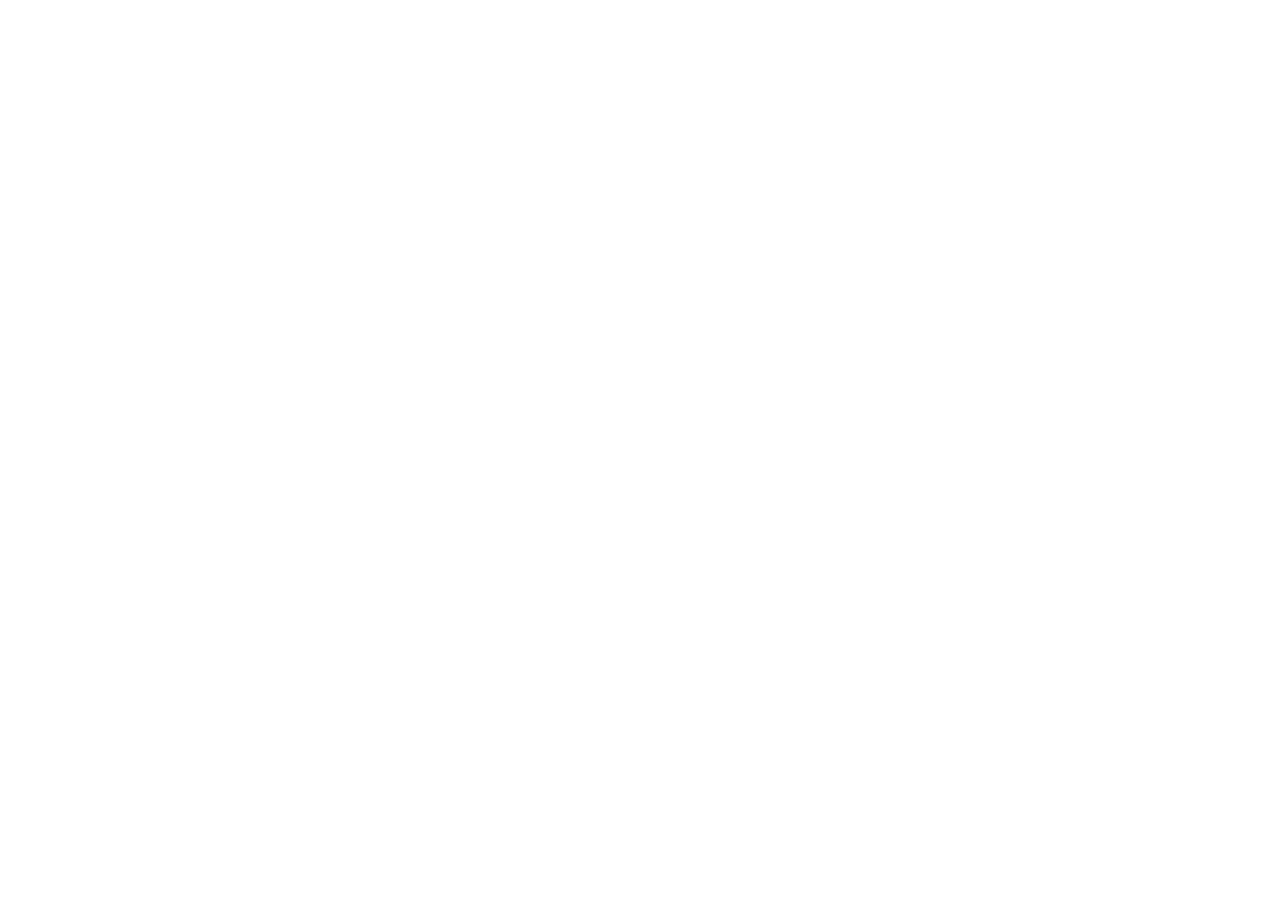
==== index.html @ 1451534f "Add files via upload" ====
<!DOCTYPE html>
  <html lang="en">
    <head>
      <meta charset="UTF-8" />
      <meta name="viewport" content="width=device-width, initial-scale=1.0" />
      <title>High-Converting Landing Page</title>
      <style>html, body { height: 100%; margin: 0; } #root { height: 100%; }</style>
    </head>

    <body>
      <div id="root"></div>
      <script type="module" src="/src/main.tsx"></script>
    </body>
  </html>
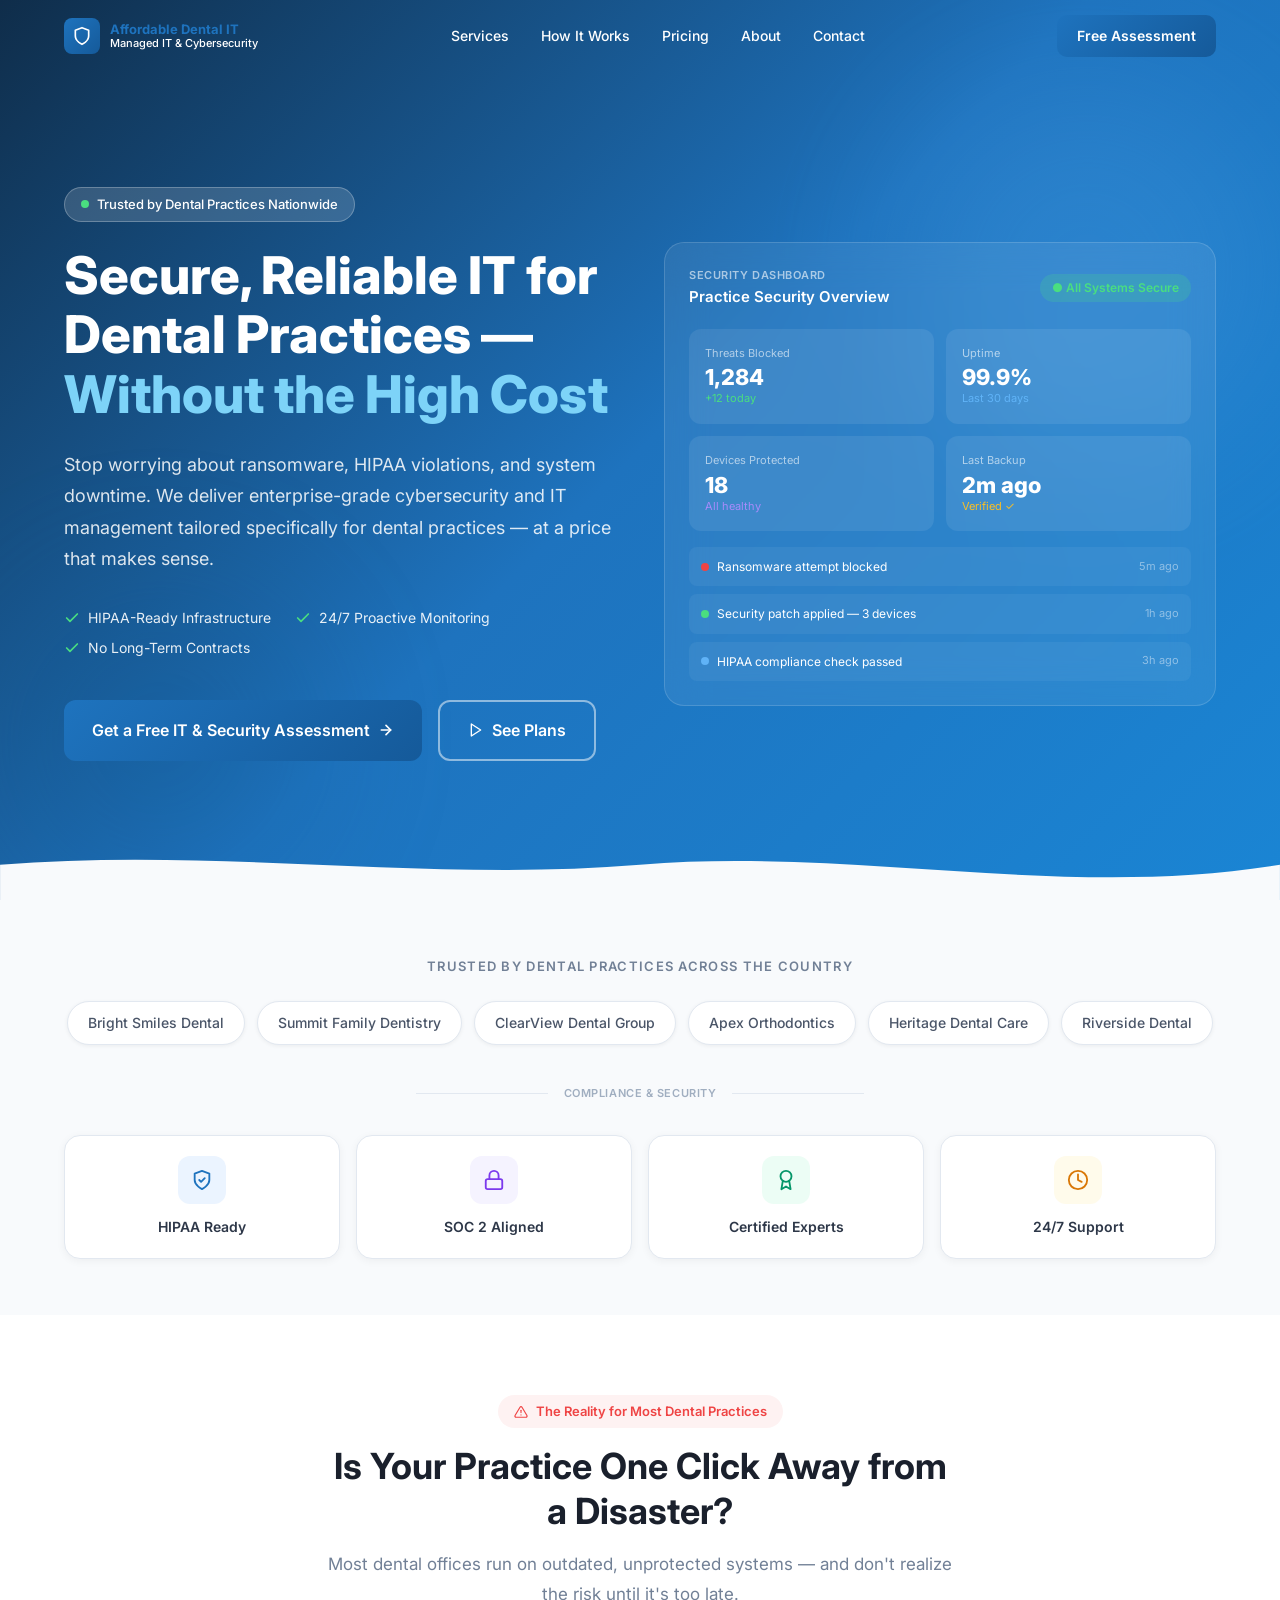
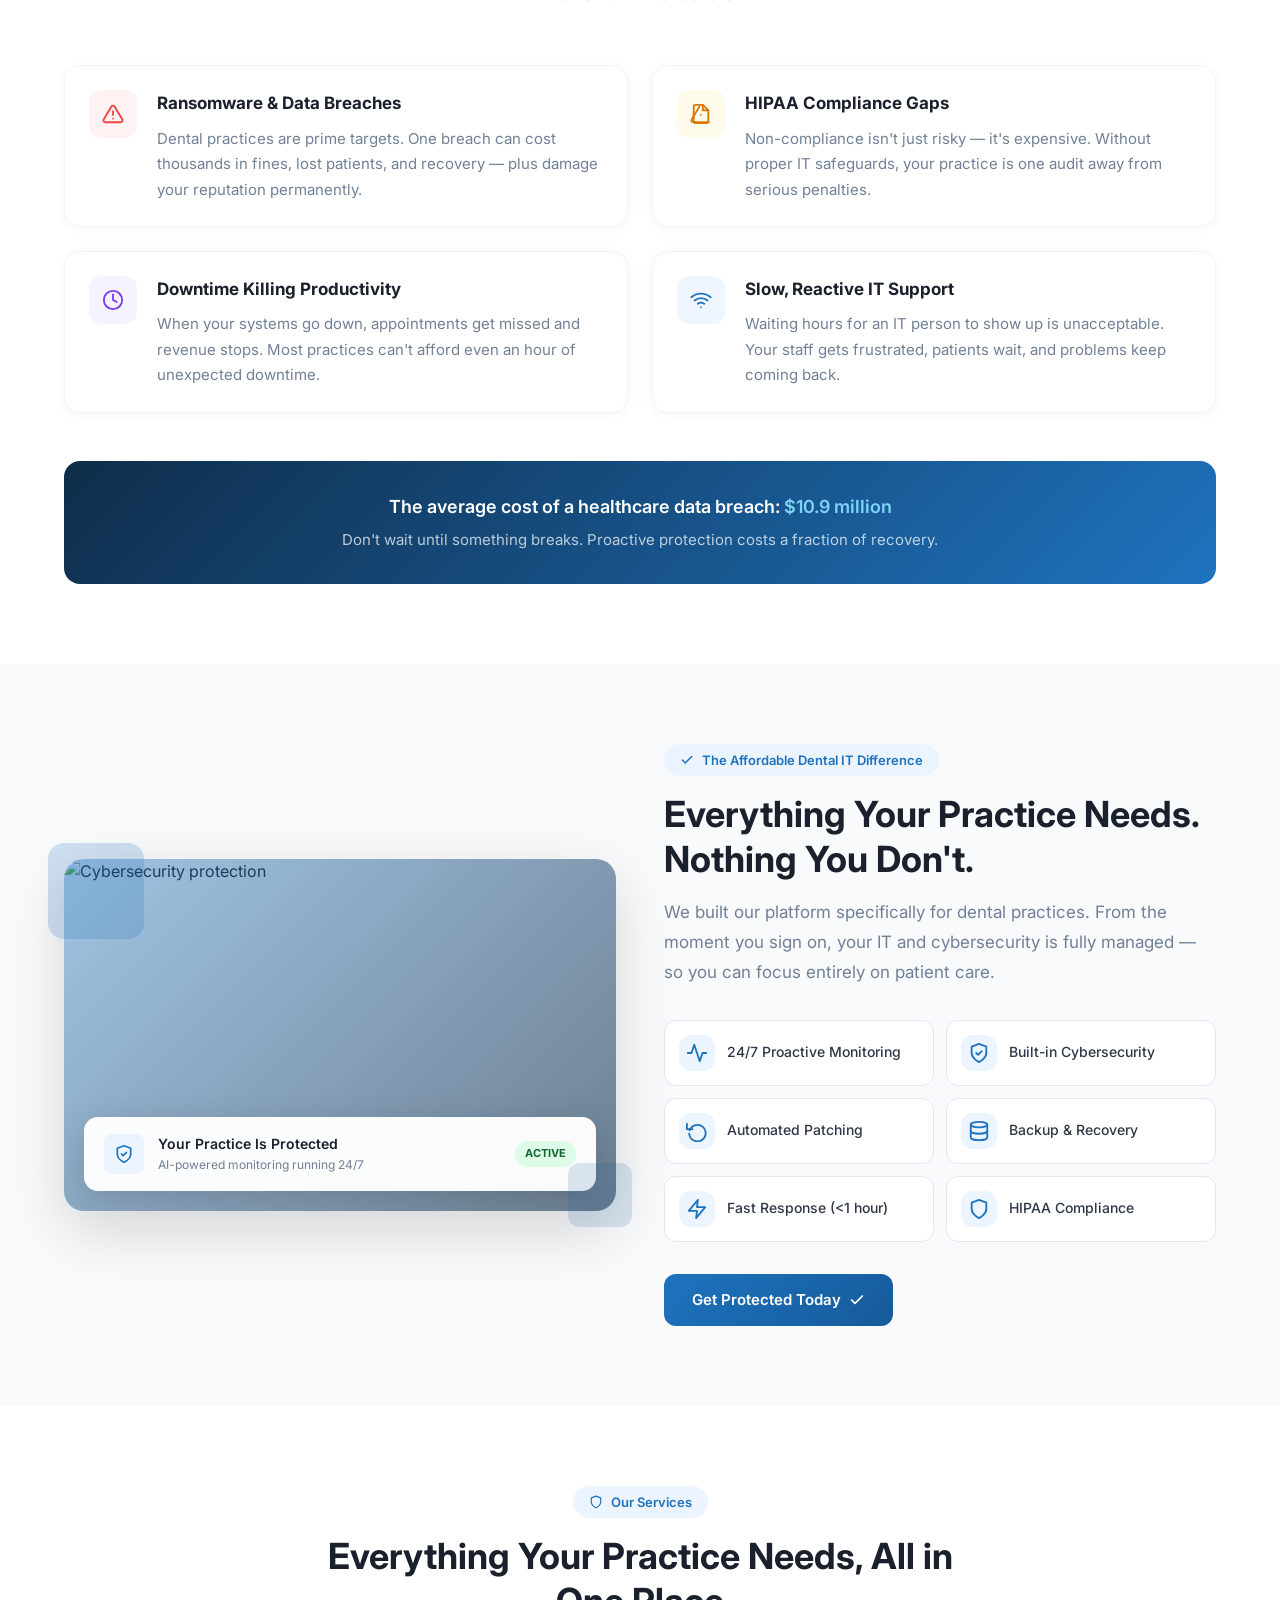
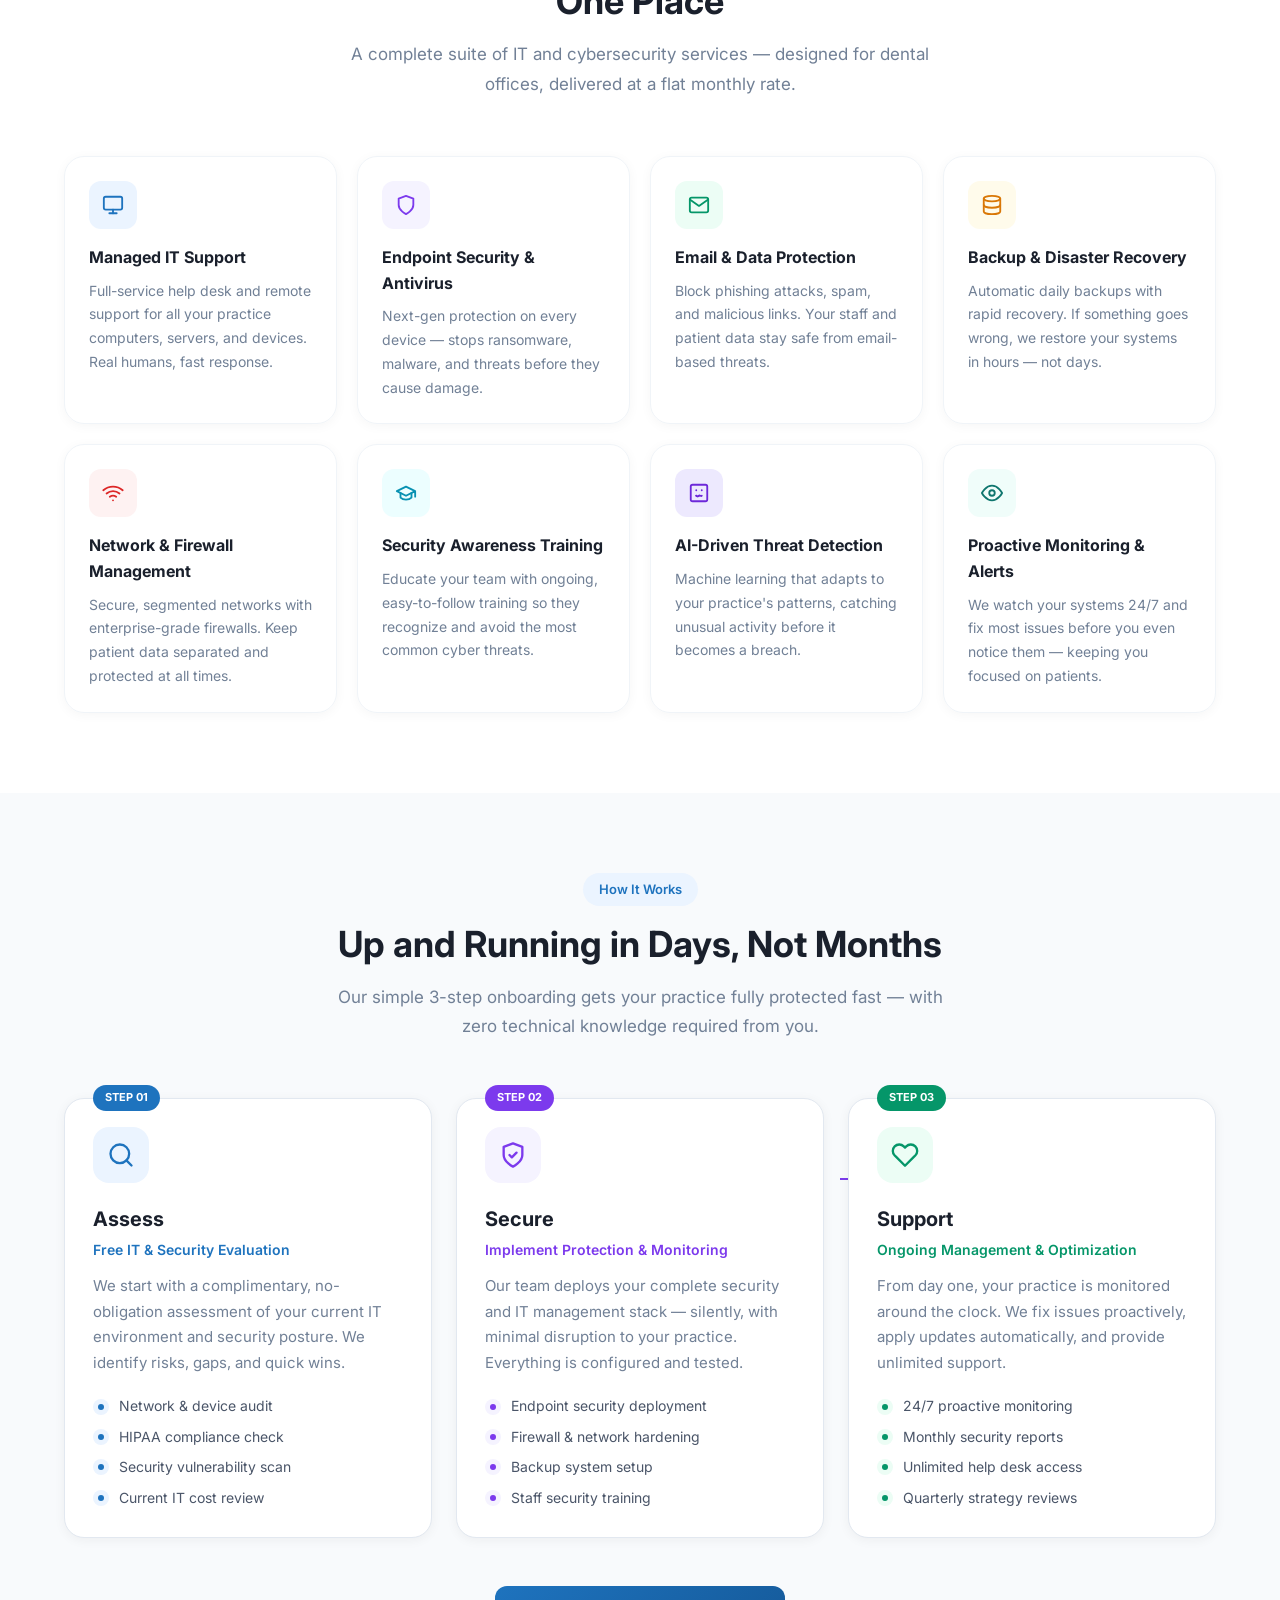
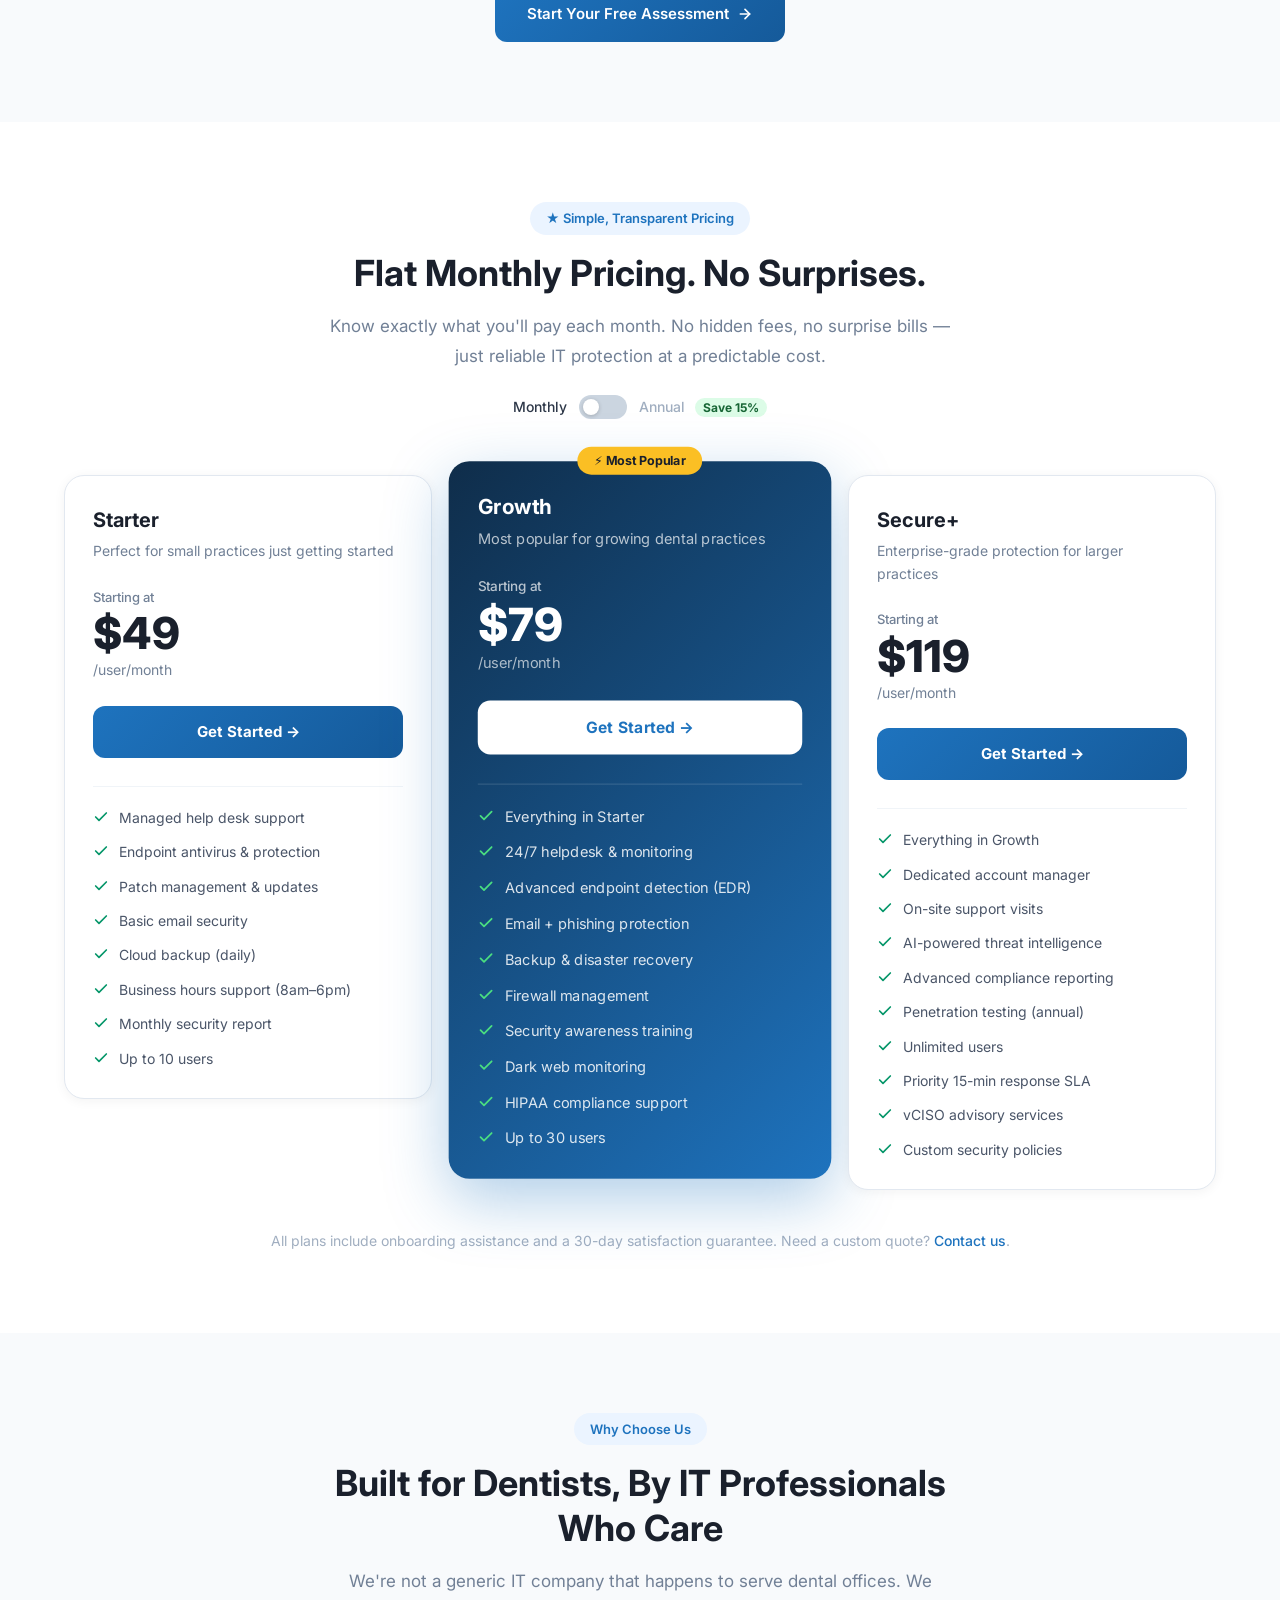
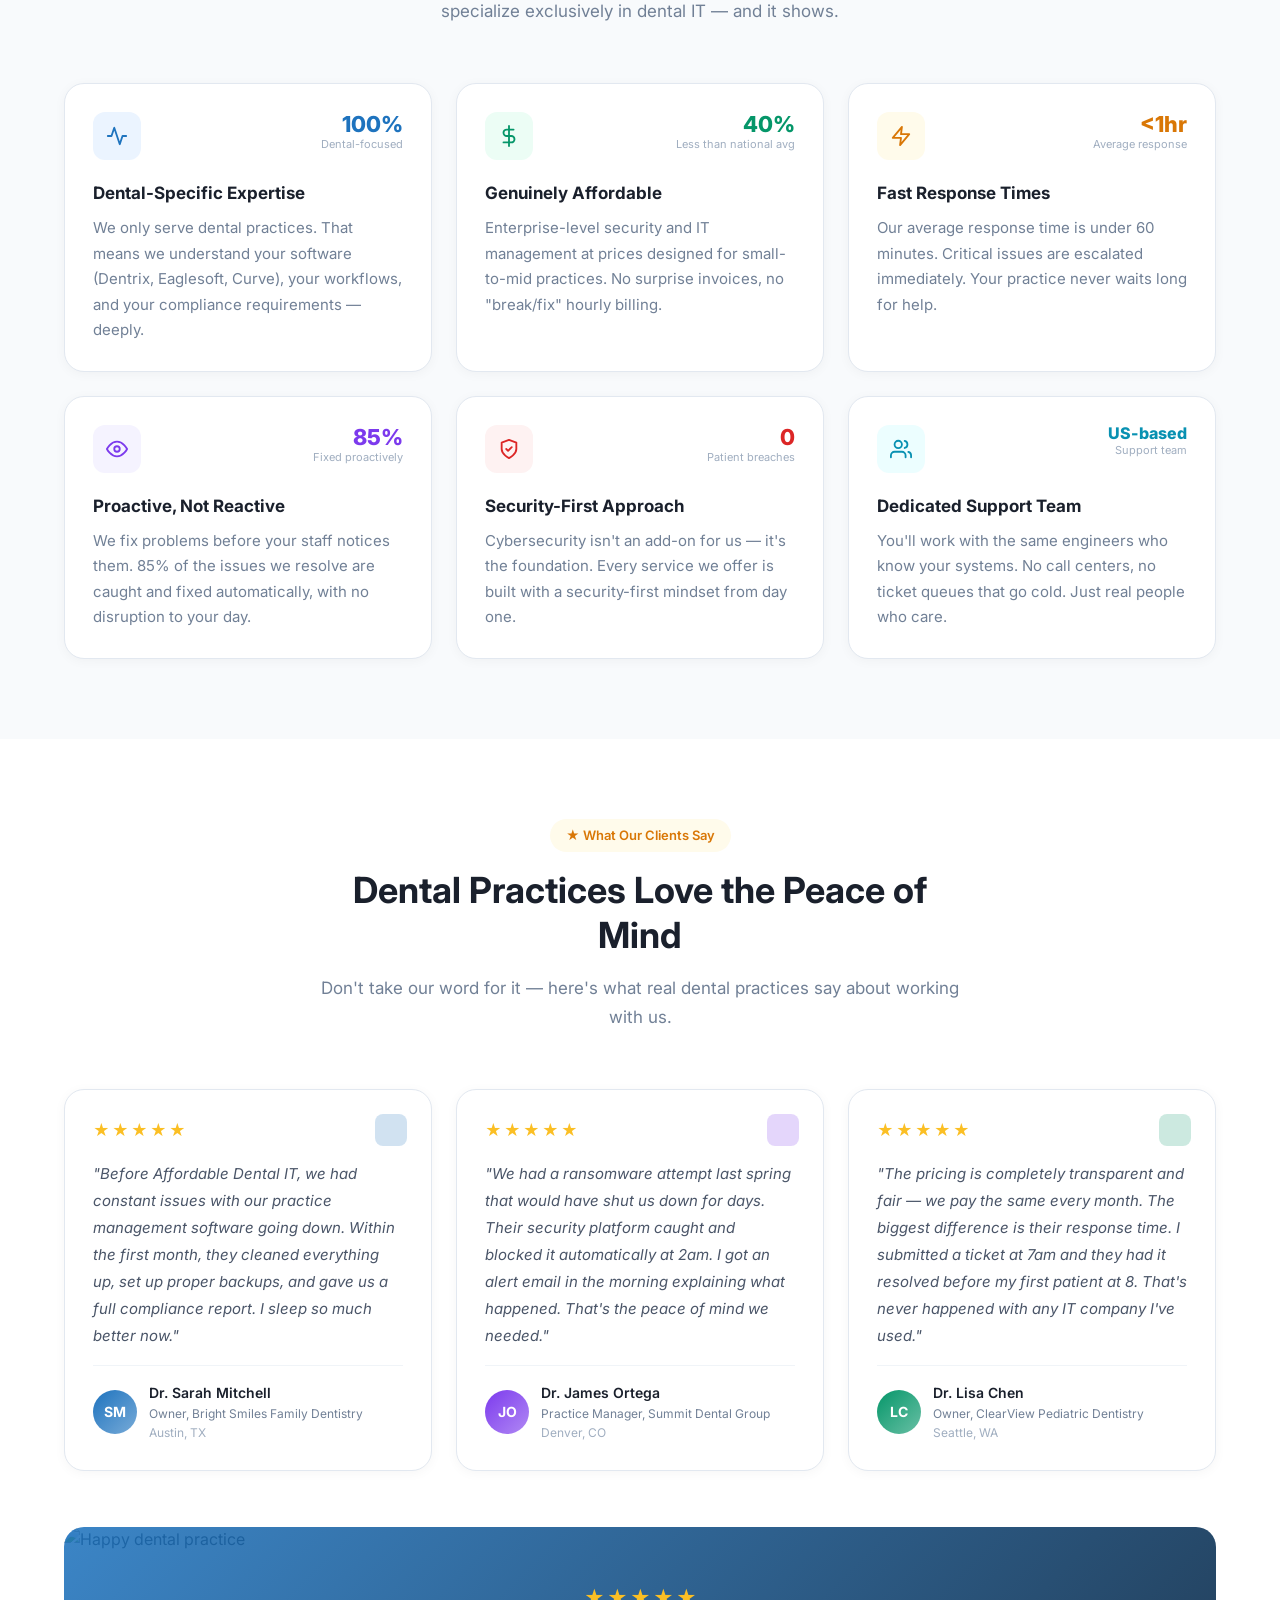
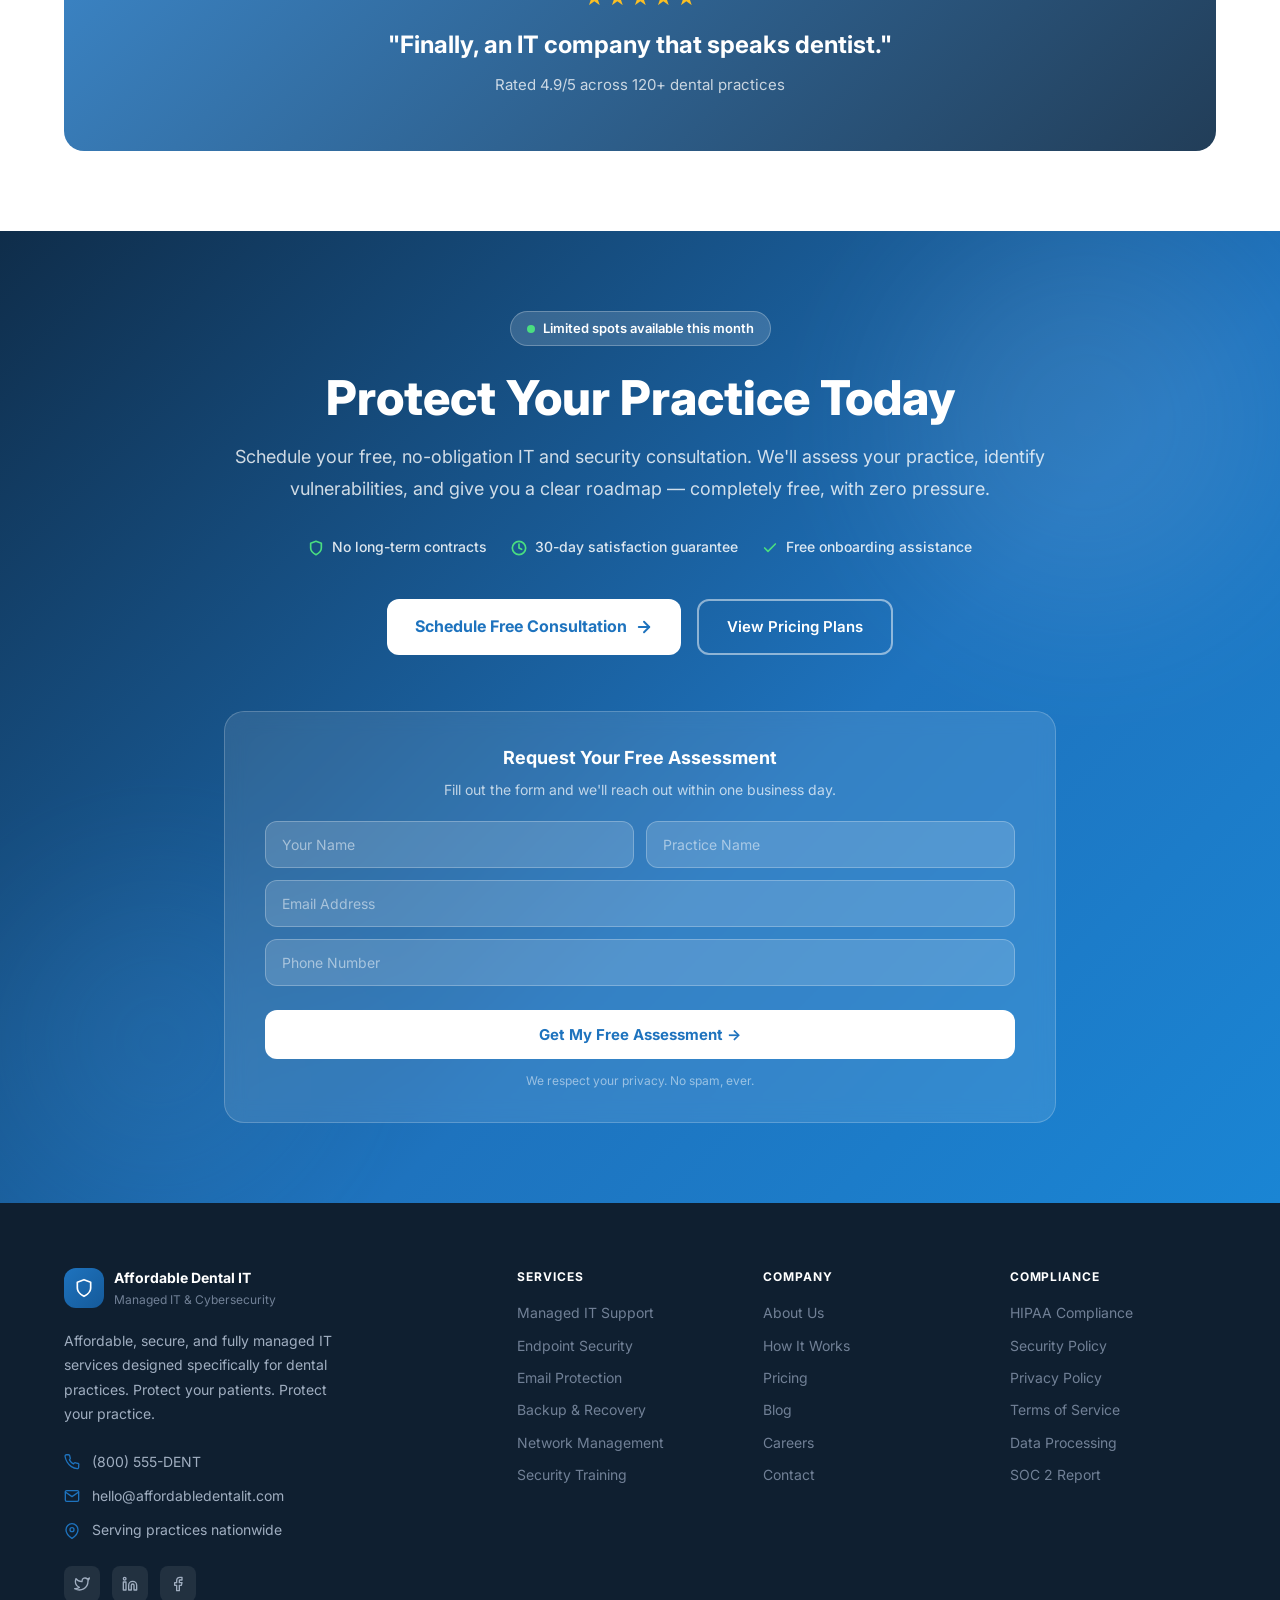
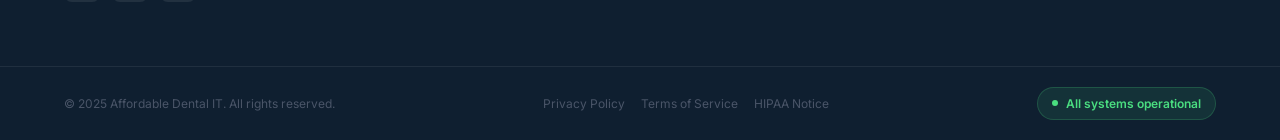
==== commit e04d2e60: "Add files via upload" ====
--- a/index.html
+++ b/index.html
@@ -1,16 +1,29 @@
 
-  <!DOCTYPE html>
-  <html lang="en">
-    <head>
-      <meta charset="UTF-8" />
-      <meta name="viewport" content="width=device-width, initial-scale=1.0" />
-      <title>High-Converting Landing Page</title>
-      <style>html, body { height: 100%; margin: 0; } #root { height: 100%; }</style>
-    </head>
-
-    <body>
-      <div id="root"></div>
-      <script type="module" src="/src/main.tsx"></script>
-    </body>
-  </html>
-  +<!DOCTYPE html>
+<html lang="en">
+  <head>
+    <meta charset="UTF-8" />
+    <meta http-equiv="refresh" content="0; url=./public/affordable-dental-it.html" />
+    <meta name="viewport" content="width=device-width, initial-scale=1.0" />
+    <title>High-Converting Landing Page</title>
+    <link rel="icon" type="image/svg+xml" href="./public/favicon.svg" />
+    <style>
+      body {
+        margin: 0;
+        min-height: 100vh;
+        display: grid;
+        place-items: center;
+        font-family: Inter, system-ui, sans-serif;
+        background: #f8fafc;
+        color: #1f2937;
+      }
+      a {
+        color: #1e73be;
+      }
+    </style>
+  </head>
+  <body>
+    <p>Redirecting to the landing page. <a href="./public/affordable-dental-it.html">Open it here</a>.</p>
+  </body>
+</html>
+  
